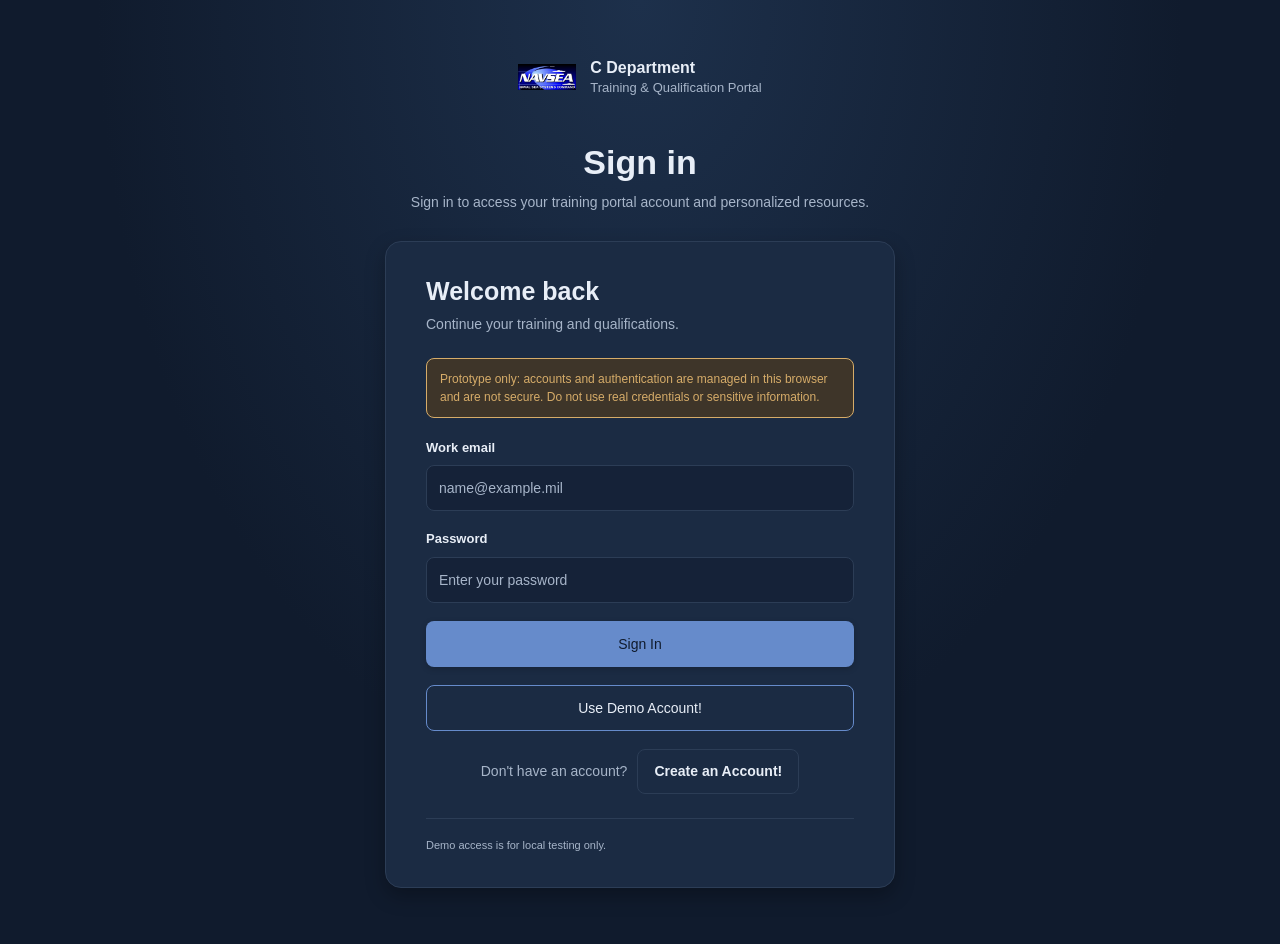
==== index.html @ 54bf8995 "1" ====
<!DOCTYPE html>
<html lang="en">
<head>
<meta charset="UTF-8"><meta name="viewport" content="width=device-width, initial-scale=1.0">
<script src="assets/shared/js/auth.js?v=2"></script>
<link rel="preconnect" href="https://fonts.googleapis.com"><link rel="preconnect" href="https://fonts.gstatic.com" crossorigin><link href="https://fonts.googleapis.com/css2?family=Inter:wght@400;500;600;700;800&display=swap" rel="stylesheet">
<title>Training Portal | Dashboard</title>
<link rel="stylesheet" href="assets/shared/css/variables.css"><link rel="stylesheet" href="assets/shared/css/global.css"><link rel="stylesheet" href="assets/shared/css/layout.css?v=20261118-6"><link rel="stylesheet" href="assets/shared/css/components.css?v=20261118-4"><link rel="stylesheet" href="assets/shared/css/responsive.css"><link rel="stylesheet" href="assets/pages/dashboard/dashboard.css?v=20261118-4">
</head>
<body data-page="dashboard">
<div class="app-shell"><aside class="sidebar" id="sidebar"></aside><div class="main-area">
<header class="topbar"><div class="topbar-left"><button class="btn btn-secondary mobile-menu-button" id="mobileMenuButton" aria-label="Open navigation">☰</button><img class="navsea-logo" src="assets/shared/images/navsea%20logo.jpg" alt="NAVSEA, Naval Sea Systems Command"><span class="portal-title">C Department Training Portal</span></div>
<div class="topbar-right"><div class="topbar-search search-box"><svg aria-hidden="true" viewBox="0 0 24 24"><circle cx="11" cy="11" r="7"></circle><path d="m20 20-4-4"></path></svg><input type="search" placeholder="Search training, resources..." data-portal-search aria-label="Search this page"></div>
<div class="topbar-actions"><div class="dashboard-account"><button class="account-button" id="accountButton" aria-expanded="false" aria-controls="accountMenu"><span class="account-avatar">U</span><span>Sign in</span></button><div class="account-menu" id="accountMenu" hidden><a href="contact.html">Contact Support</a><a href="index.html">Dashboard</a></div></div></div></div></header>
<main class="page-content dashboard-content">
  <section class="dashboard-welcome" aria-labelledby="welcomeTitle">
    <div>
      <p class="dashboard-eyebrow">YOUR LEARNING SPACE</p>
      <h1 id="welcomeTitle">Welcome!</h1>
      <p class="welcome-subtitle">Sign in to access your personalized training information.</p>
    </div>
    <div class="welcome-date"><svg aria-hidden="true" viewBox="0 0 24 24"><rect x="3" y="5" width="18" height="16" rx="2"></rect><path d="M16 3v4M8 3v4M3 11h18"></path></svg><time id="dashboardDate"></time></div>
  </section>

  <section class="dashboard-role-card" aria-label="Selected role">
    <span class="dashboard-role-icon" aria-hidden="true"><svg viewBox="0 0 24 24"><path d="M16 20V4a2 2 0 0 0-2-2h-4a2 2 0 0 0-2 2v16"></path><rect x="2" y="6" width="20" height="16" rx="2"></rect><path d="M2 12h20M10 12v2h4v-2"></path></svg></span>
    <div class="dashboard-role-copy">
      <span class="dashboard-role-label">YOUR SELECTED ROLE</span>
      <strong id="dashboardRoleName">N/A</strong>
      <span id="dashboardRoleDetail">Sign in to see your selected role.</span>
    </div>
    <a class="dashboard-role-button" href="role-overview.html">Change Role <span aria-hidden="true">→</span></a>
  </section>

  <section class="dashboard-panel dashboard-progress-panel" aria-labelledby="trainingProgressTitle">
    <div class="section-heading">
      <div><p class="dashboard-eyebrow">COURSE OVERVIEW</p><h2 id="trainingProgressTitle">Training Progress</h2><p id="trainingProgressSummary" class="dashboard-progress-summary">N/A</p></div>
      <a class="dashboard-text-link" href="required-training.html">Browse Courses <span aria-hidden="true">→</span></a>
    </div>
    <div class="dashboard-progress-overview">
      <div id="dashboardTrainingProgressTrack" class="dashboard-progress-track" role="progressbar" aria-label="Required course completion progress" aria-valuemin="0" aria-valuemax="100" aria-valuetext="N/A"><div id="dashboardTrainingProgressBar" class="dashboard-progress-bar dashboard-training-progress-bar"></div></div>
      <strong id="overallProgress" class="dashboard-progress-percent">N/A</strong>
    </div>
    <div class="dashboard-progress-stats" aria-label="Training course counts">
      <div><span>Total Courses</span><strong id="availableCourses">N/A</strong></div>
      <div><span>Completed</span><strong id="completedCourses">N/A</strong></div>
      <div><span>In Progress</span><strong id="inProgressCourses">N/A</strong></div>
      <div><span>Not Started</span><strong id="notStartedCourses">N/A</strong></div>
    </div>
  </section>

  <section class="dashboard-panel dashboard-progress-panel dashboard-tqs-panel" aria-labelledby="tqsProgressTitle">
    <div class="section-heading">
      <div><p class="dashboard-eyebrow">ROLE QUALIFICATION</p><h2 id="tqsProgressTitle">TQS Progress</h2><p id="tqsProgressSummary" class="dashboard-progress-summary">N/A</p></div>
      <div class="dashboard-tqs-actions">
        <div id="dashboardQualificationStatus" class="dashboard-qualification-status" role="status" aria-live="polite" hidden>
          <span id="dashboardQualificationIcon" class="dashboard-qualification-icon" aria-hidden="true">✓</span>
          <span class="dashboard-qualification-copy"><small>Qualification Status</small><strong id="dashboardQualificationLabel"></strong><small id="dashboardQualificationDetail"></small></span>
        </div>
        <a class="dashboard-text-link" href="tqs-support.html">View TQS Support <span aria-hidden="true">→</span></a>
      </div>
    </div>
    <div class="dashboard-progress-overview">
      <div id="dashboardTqsProgressTrack" class="dashboard-progress-track" role="progressbar" aria-label="TQS completion progress" aria-valuemin="0" aria-valuemax="100" aria-valuetext="N/A"><div id="dashboardTqsProgressBar" class="dashboard-progress-bar"></div></div>
      <strong id="dashboardTqsProgressPercent" class="dashboard-progress-percent">N/A</strong>
    </div>
    <div class="dashboard-progress-stats" aria-live="polite">
      <div><span>Total Requirements</span><strong id="dashboardTqsTotal">N/A</strong></div>
      <div><span>Completed</span><strong id="dashboardTqsCompleted">N/A</strong></div>
      <div><span>In Progress</span><strong id="dashboardTqsInProgress">N/A</strong></div>
      <div><span>Not Started</span><strong id="dashboardTqsNotStarted">N/A</strong></div>
    </div>
  </section>

  <div class="dashboard-main-grid">
    <section class="dashboard-panel continue-panel" aria-labelledby="continueTitle">
      <div class="section-heading">
        <div><p class="dashboard-eyebrow">PICK UP WHERE YOU LEFT OFF</p><h2 id="continueTitle">Continue Learning</h2></div>
        <a class="dashboard-text-link" href="required-training.html">Browse courses <span aria-hidden="true">→</span></a>
      </div>
      <div id="activeCourseList" class="active-course-list"></div>
    </section>

    <section class="dashboard-panel updates-panel" aria-labelledby="updatesTitle">
      <div class="section-heading">
        <div><p class="dashboard-eyebrow">WHAT’S NEW</p><h2 id="updatesTitle">Latest Updates</h2></div>
        <span class="updates-indicator" aria-hidden="true"></span>
      </div>
      <div id="announcementList" class="dashboard-announcements"></div>
    </section>
  </div>

  <section class="quick-access-section" aria-labelledby="quickAccessTitle">
    <div class="section-heading">
      <div><p class="dashboard-eyebrow">GET STARTED</p><h2 id="quickAccessTitle">Quick Access</h2></div>
    </div>
    <div class="dashboard-quick-links">
      <a class="dashboard-link-card" href="role-overview.html" data-searchable>
        <span class="quick-link-icon quick-link-violet"><svg aria-hidden="true" viewBox="0 0 24 24"><circle cx="12" cy="8" r="4"></circle><path d="M5 21a7 7 0 0 1 14 0"></path></svg></span>
        <span class="quick-link-copy"><strong>Role Overview</strong><span>Explore responsibilities and role requirements.</span></span><span class="quick-link-arrow" aria-hidden="true">↗</span>
      </a>
      <a class="dashboard-link-card" href="required-training.html" data-searchable>
        <span class="quick-link-icon quick-link-green"><svg aria-hidden="true" viewBox="0 0 24 24"><path d="M4 19.5A2.5 2.5 0 0 1 6.5 17H20"></path><path d="M6.5 2H20v20H6.5A2.5 2.5 0 0 1 4 19.5v-15A2.5 2.5 0 0 1 6.5 2Z"></path><path d="M9 7h6"></path></svg></span>
        <span class="quick-link-copy"><strong>Training Courses</strong><span>Browse available learning and course details.</span></span><span class="quick-link-arrow" aria-hidden="true">↗</span>
      </a>
      <a class="dashboard-link-card" href="tqs-support.html" data-searchable>
        <span class="quick-link-icon quick-link-blue"><svg aria-hidden="true" viewBox="0 0 24 24"><path d="M12 3 4.5 6v5.5c0 4.7 3.2 7.8 7.5 9.5 4.3-1.7 7.5-4.8 7.5-9.5V6L12 3Z"></path><path d="m8.5 12 2.2 2.2 4.8-4.8"></path></svg></span>
        <span class="quick-link-copy"><strong>TQS Support</strong><span>Track your qualification requirements and progress.</span></span><span class="quick-link-arrow" aria-hidden="true">↗</span>
      </a>
    </div>
  </section>

  <section class="dashboard-bottom-grid" aria-label="More training resources">
    <section class="dashboard-panel pathway-panel" aria-labelledby="pathwayTitle">
      <div class="section-heading"><div><p class="dashboard-eyebrow">YOUR NEXT STEPS</p><h2 id="pathwayTitle">Training Pathway</h2></div></div>
      <div class="dashboard-pathway">
        <div class="pathway-step"><span>1</span><div><strong>Review your role</strong><small>Understand expectations</small></div></div>
        <div class="pathway-step"><span>2</span><div><strong>Complete training</strong><small>Access required courses</small></div></div>
        <div class="pathway-step"><span>3</span><div><strong>Achieve qualification</strong><small>Meet all requirements</small></div></div>
        <div class="pathway-step"><span>4</span><div><strong>Maintain qualification</strong><small>Stay current</small></div></div>
      </div>
    </section>
    <aside class="dashboard-panel resource-panel">
      <div class="section-heading"><div><p class="dashboard-eyebrow">NEED A HAND?</p><h2>Helpful Resources</h2></div></div>
      <a class="resource-link" href="key-references.html" data-searchable><span class="resource-link-icon"><svg aria-hidden="true" viewBox="0 0 24 24"><path d="M4 19.5A2.5 2.5 0 0 1 6.5 17H20"></path><path d="M6.5 2H20v20H6.5A2.5 2.5 0 0 1 4 19.5v-15A2.5 2.5 0 0 1 6.5 2Z"></path></svg></span><span><strong>References</strong><small>Browse policies and resources</small></span><span aria-hidden="true">→</span></a>
      <a class="resource-link" href="contact.html" data-searchable><span class="resource-link-icon"><svg aria-hidden="true" viewBox="0 0 24 24"><rect x="3" y="5" width="18" height="14" rx="2"></rect><path d="m3 7 9 6 9-6"></path></svg></span><span><strong>Contact / Help</strong><small>Get portal support</small></span><span aria-hidden="true">→</span></a>
      <a class="resource-link" href="faq.html" data-searchable><span class="resource-link-icon"><svg aria-hidden="true" viewBox="0 0 24 24"><circle cx="12" cy="12" r="9"></circle><path d="M9.5 9a2.6 2.6 0 1 1 4.7 1.5c-.9 1.1-2.2 1.4-2.2 3"></path><path d="M12 17h.01"></path></svg></span><span><strong>FAQ</strong><small>Answers to common portal questions</small></span><span aria-hidden="true">→</span></a>
      <div class="resource-link resource-link-unavailable" data-searchable><span class="resource-link-icon"><svg aria-hidden="true" viewBox="0 0 24 24"><path d="M8 3h8l4 4v14H4V3h4Z"></path><path d="M14 3v5h6M8 12h8M8 16h8"></path></svg></span><span><strong>Policy Updates</strong><small>Policy updates are not available yet</small></span><span class="resource-link-status">Coming soon</span></div>
    </aside>
  </section>
  <div id="searchEmptyState" class="dashboard-empty-search" hidden>No results match your search.</div>
</main></div></div>
<script src="assets/shared/js/data.js?v=20261118-5"></script><script src="assets/shared/js/course-schema.js?v=1"></script><script src="assets/shared/js/course-catalog.js?v=1"></script><script src="assets/shared/js/build-info.js"></script><script src="assets/shared/js/navigation.js?v=20261118-2"></script><script src="assets/shared/js/account.js?v=20261118-6"></script><script src="assets/shared/js/search.js"></script><script src="assets/pages/dashboard/dashboard.js?v=20261118-4"></script>
</body></html>
---- assets/shared/css/variables.css ----
:root {
    color-scheme: dark;

    --background: #101B2D;
    --surface: #1B2B43;
    --surface-secondary: #223650;
    --input-background: #152238;
    --sidebar-background: #0B1526;

    --text-primary: #E8EEF7;
    --text-secondary: #A7B5C9;
    --text-muted: #7789A3;

    --accent-primary: #668BCB;
    --accent-primary-hover: #85A5D5;
    --accent-secondary: #78A6B0;
    --accent-secondary-bg: #263C4D;

    --border: #2C3D56;
    --border-dark: #405675;
    --success: #72B695;
    --success-indicator: #72B695;
    --success-bg: #203A36;
    --warning: #D6AC69;
    --warning-indicator: #D6AC69;
    --warning-bg: #3E3529;
    --danger: #D47D83;
    --danger-bg: #38232D;

    --button-text: #101B2D;
    --neutral-bg: #2A3A51;
    --progress-track: #2C3D56;
    --header-background: rgba(16, 27, 45, .96);
    --focus-ring: rgba(102, 139, 203, .55);

    --navy-950: var(--sidebar-background);
    --navy-900: var(--text-primary);
    --navy-800: var(--text-primary);
    --navy-700: var(--text-secondary);
    --blue-700: var(--accent-primary-hover);
    --blue-600: var(--accent-primary);
    --blue-500: #7FA0D4;
    --blue-100: #263A56;

    --sidebar-width:260px; --header-height:72px; --content-max-width:1440px;
    --space-1:4px; --space-2:8px; --space-3:12px; --space-4:16px;
    --space-5:20px; --space-6:24px; --space-8:32px; --space-10:40px;
    --radius-sm:8px; --radius-md:12px; --radius-lg:16px;
    --shadow-sm: 0 2px 8px rgba(0, 0, 0, .18);
    --shadow-md: 0 8px 20px rgba(0, 0, 0, .28);
    --font-family:"Inter","Segoe UI",Arial,sans-serif;
    --brand-font-family:var(--font-family);
}
---- assets/shared/css/global.css ----
*{box-sizing:border-box} html{scroll-behavior:smooth}
body{margin:0;min-height:100vh;font-family:var(--font-family);background:var(--background);color:var(--text-primary);font-size:14px;line-height:1.6}
button,input,select,textarea{font:inherit} button{cursor:pointer}
a{color:var(--blue-700);text-decoration:none} a:hover{text-decoration:underline;text-underline-offset:2px}
img{display:block;max-width:100%}
h1,h2,h3,h4,p{margin-top:0} h1,h2,h3,h4{color:var(--text-primary);line-height:1.2}
h1{font-size:30px;font-weight:600} h2{font-size:19px;font-weight:600} h3{font-size:16px;font-weight:600}
p{color:var(--text-secondary);margin-bottom:0}
button:focus-visible,a:focus-visible,input:focus-visible,select:focus-visible,textarea:focus-visible{outline:3px solid var(--focus-ring);outline-offset:2px}
[hidden]{display:none!important}
---- assets/shared/css/layout.css ----
.app-shell{min-height:100vh}
.sidebar{position:fixed;top:0;left:0;bottom:0;width:var(--sidebar-width);background:var(--navy-950);color:var(--text-primary);display:flex;flex-direction:column;z-index:100;transition:transform .25s ease;box-shadow:inset -1px 0 0 rgba(232,238,247,.08)}
.sidebar-overlay{display:none}
.sidebar-brand{min-height:var(--header-height);display:flex;align-items:center;gap:12px;padding:0 20px;border-bottom:1px solid rgba(232,238,247,.12)}
.brand-mark{width:40px;height:40px;border-radius:10px;background:rgba(120,166,176,.16);display:grid;place-items:center;font-weight:700;font-size:16px;position:relative;overflow:hidden;border:1px solid rgba(120,166,176,.32)}
.brand-mark svg{width:23px;height:23px;fill:none;stroke:var(--accent-secondary);stroke-width:1.7;stroke-linecap:round;stroke-linejoin:round}
.brand-name{font-size:16px;font-weight:600;color:var(--text-primary);line-height:1.15}.brand-subtitle{color:var(--text-secondary);font-size:10px;letter-spacing:1px;text-transform:uppercase;margin-top:2px}
.sidebar-nav{padding:18px 12px 12px;flex:1;overflow-y:auto}.nav-label{padding:0 12px;margin:10px 0 8px;color:var(--text-muted);font-size:10px;font-weight:600;letter-spacing:1.1px;text-transform:uppercase}
.nav-link{display:flex;align-items:center;gap:12px;padding:11px 14px;margin-bottom:4px;color:var(--text-secondary);border-radius:8px;font-size:14px;transition:background .18s ease,color .18s ease;border-left:3px solid transparent}
.nav-workflow-count{display:block;margin-top:2px;font-size:11px;opacity:.75}
.nav-link:hover{background:var(--surface-secondary);color:var(--text-primary);text-decoration:none}.nav-link.active{background:rgba(102,139,203,.2);color:var(--text-primary);border-left-color:var(--blue-500);padding-left:11px}
.nav-link-nested{margin:0 0 4px 18px;width:calc(100% - 18px);padding-left:12px;font-size:13px}.nav-link-nested .nav-icon{flex-basis:18px;width:18px}.nav-link-nested .nav-icon svg{width:16px;height:16px}
.nav-link-disabled{cursor:default;opacity:.72}.nav-link-disabled:hover{background:transparent;color:var(--text-secondary)}
.nav-icon{display:grid;flex:0 0 20px;width:20px;place-items:center;color:var(--text-muted)}.nav-icon svg{width:18px;height:18px;fill:none;stroke:currentColor;stroke-width:1.7;stroke-linecap:round;stroke-linejoin:round}.nav-link.active .nav-icon{color:var(--accent-secondary)}
.sidebar-footer{padding:18px 20px;border-top:1px solid rgba(232,238,247,.12);color:var(--text-secondary);font-size:11px;line-height:1.4}
.main-area{margin-left:var(--sidebar-width);min-height:100vh}
.topbar{height:var(--header-height);background:var(--header-background);border-bottom:1px solid var(--border);display:flex;align-items:center;justify-content:space-between;padding:0 24px 0 24px;position:sticky;top:0;z-index:50;backdrop-filter:blur(8px)}
.topbar-left,.topbar-right{display:flex;align-items:center;gap:18px}.navsea-logo{display:block;flex:0 0 auto;width:112px;height:50px;object-fit:contain;border-radius:4px}.portal-title{color:var(--navy-900);font-family:var(--brand-font-family);font-size:18px;font-weight:700;letter-spacing:-.01em;white-space:nowrap}.topbar-search{width:min(620px,34vw)}
.topbar-search>svg{position:absolute;z-index:1;left:12px;top:50%;width:18px;height:18px;transform:translateY(-50%);fill:none;stroke:var(--text-muted);stroke-width:1.8;stroke-linecap:round;stroke-linejoin:round;pointer-events:none}
.topbar-actions{display:flex;align-items:center;gap:14px}.icon-button{position:relative;width:38px;height:38px;border:1px solid var(--border);background:var(--surface);border-radius:10px;display:grid;place-items:center;color:var(--navy-800);box-shadow:none;transition:background .18s ease,border-color .18s ease}
.icon-button:hover{background:var(--surface-secondary);border-color:var(--border-dark)}
.icon-button .badge-count{position:absolute;right:-2px;top:-2px;background:var(--danger);color:var(--button-text);border-radius:50%;font-size:10px;font-weight:700;width:16px;height:16px;display:grid;place-items:center;border:2px solid var(--surface)}
.page-content{max-width:var(--content-max-width);margin:0 auto;padding:34px 36px 48px}.page-heading{margin-bottom:26px}.page-heading h1{margin-bottom:6px}.page-heading p{margin-bottom:0}
.content-grid{display:grid;grid-template-columns:repeat(12,minmax(0,1fr));gap:22px}
.col-12{grid-column:span 12}.col-8{grid-column:span 8}.col-6{grid-column:span 6}.col-4{grid-column:span 4}
.mobile-menu-button{display:inline-flex}
body.sidebar-collapsed .main-area{margin-left:0}
body.sidebar-collapsed .sidebar{transform:translateX(-100%)}
@media(max-width:1100px){
    .page-content{padding-right:24px;padding-left:24px}
}
@media(max-width:900px){
    .sidebar{top:var(--header-height);transform:translateX(-100%)}
    .sidebar.open{transform:translateX(0)}
    .sidebar:not(.open){transform:translateX(-100%)}
    .sidebar-overlay:not([hidden]){display:block;position:fixed;inset:var(--header-height) 0 0;z-index:90;background:rgba(7,20,33,.68);border:0;padding:0}
    .mobile-menu-button{display:inline-flex}
    .main-area{margin-left:0}
    .topbar{z-index:110}
}
---- assets/shared/css/components.css ----
.btn{border:1px solid transparent;padding:10px 16px;border-radius:8px;font-size:14px;font-weight:500;display:inline-flex;align-items:center;justify-content:center;gap:8px;transition:background .18s ease,border-color .18s ease,color .18s ease,box-shadow .18s ease;letter-spacing:0}
.btn-primary{background:var(--blue-600);color:var(--button-text);box-shadow:0 2px 6px rgba(0,0,0,.18)}.btn-primary:hover{background:var(--blue-700);box-shadow:0 4px 10px rgba(0,0,0,.24);text-decoration:none}
.btn-secondary{background:var(--surface);border-color:var(--border);color:var(--text-primary)}.btn-secondary:hover{background:var(--surface-secondary);border-color:var(--border-dark)}.btn-small{padding:6px 11px;font-size:12px}
.btn:disabled,.btn[aria-disabled="true"]{opacity:.55;cursor:not-allowed;box-shadow:none}
.card{background:var(--surface);border:1px solid var(--border);border-radius:var(--radius-md);padding:22px;box-shadow:var(--shadow-sm)}
.card-header{display:flex;align-items:center;justify-content:space-between;gap:12px;margin-bottom:18px}.card-header h2,.card-header h3{margin:0}.card-description{color:var(--text-secondary);font-size:13px}
.hero{min-height:260px;border-radius:var(--radius-lg);padding:30px 36px;margin-bottom:28px;display:flex;align-items:center;color:var(--text-primary);background:linear-gradient(90deg,rgba(16,27,45,.9),rgba(21,34,56,.66)),url('https://images.unsplash.com/photo-1516549655169-df83a0774514?auto=format&fit=crop&w=1600&q=80') center right/cover no-repeat;overflow:hidden;box-shadow:var(--shadow-sm)}
.hero-inner{display:flex;align-items:center;justify-content:space-between;gap:20px;width:100%}
.hero-copy{max-width:620px;padding:8px 0}
.hero h1{color:var(--text-primary);font-size:58px;font-weight:800;line-height:1.02;letter-spacing:-.04em;margin:0 0 18px}
.hero p{color:var(--text-secondary);max-width:560px;font-size:20px;line-height:1.45}
.hero-visual{flex:1;min-height:220px;display:flex;justify-content:flex-end;align-items:center}
.feature-grid{display:grid;grid-template-columns:repeat(4,minmax(0,1fr));gap:18px;margin-bottom:30px}
.feature-card{background:var(--surface);border:1px solid var(--border);border-radius:var(--radius-md);padding:22px 24px;min-height:205px;display:flex;flex-direction:column;box-shadow:var(--shadow-sm);transition:transform .2s ease,box-shadow .2s ease}
.feature-card:hover{transform:translateY(-3px);box-shadow:var(--shadow-md);text-decoration:none}
.feature-icon{width:54px;height:54px;border-radius:18px;background:var(--blue-100);color:var(--blue-600);display:grid;place-items:center;font-size:28px;margin-bottom:18px;box-shadow:inset 0 0 0 1px rgba(102,139,203,.16)}
.feature-card h3{margin-bottom:8px;font-size:25px;line-height:1.2}
.feature-card p{font-size:16px;line-height:1.5;margin-bottom:20px;color:var(--text-secondary)}
.feature-action{margin-top:auto;padding-top:12px;border-top:1px solid var(--border);font-size:14px;font-weight:700;color:var(--navy-800)}
.form-control{width:100%;padding:10px 12px;border:1px solid var(--border);border-radius:var(--radius-sm);background:var(--input-background);color:var(--text-primary)}
.form-control::placeholder{color:var(--text-secondary)}.search-box{position:relative}.search-box input{width:100%;padding:12px 14px 12px 38px;border:1px solid var(--border);border-radius:8px;background:var(--input-background);font-size:14px;color:var(--text-primary)}
.search-box:before{content:"⌕";position:absolute;left:12px;top:50%;transform:translateY(-50%);font-size:18px;color:var(--text-muted)}
.topbar-search.search-box{width:min(620px,34vw)}
.topbar-search.search-box:before{content:none}
.topbar-search.search-box input{height:42px;padding:10px 14px 10px 42px;border:1px solid var(--border);border-radius:8px;background:var(--surface-secondary);font-size:14px;color:var(--text-primary)}
.topbar-search.search-box input:focus{border-color:var(--blue-500);background:var(--surface);outline:3px solid var(--focus-ring)}
.topbar-search.search-box input::placeholder{color:var(--text-muted)}
.list-item{display:flex;justify-content:space-between;align-items:center;gap:15px;padding:14px 0;border-bottom:1px solid var(--border)}
.list-item:last-child{border-bottom:0}.list-item h4{margin:0 0 3px;font-size:16px}.list-item p{font-size:13px;margin:0}
.badge{display:inline-block;border-radius:20px;padding:5px 10px;font-size:11px;font-weight:600;background:var(--blue-100);color:var(--navy-800);white-space:nowrap}
.badge-success{background:var(--success-bg);color:var(--success)}.badge-warning{background:var(--warning-bg);color:var(--warning)}
.pathway{display:grid;grid-template-columns:repeat(4,1fr);gap:12px}.pathway-step{background:rgba(232,238,247,.06);border:1px solid rgba(232,238,247,.12);border-radius:var(--radius-sm);padding:17px;text-align:center;color:var(--text-primary);min-height:102px}
.pathway-number{width:30px;height:30px;display:grid;place-items:center;border-radius:50%;margin:0 auto 10px;background:rgba(232,238,247,.12);color:var(--text-primary);font-weight:700;border:1px solid rgba(232,238,247,.16)}
.pathway-step h4{font-size:18px;margin-bottom:5px;color:var(--text-primary)}.pathway-step p{font-size:13px;margin:0;color:var(--text-secondary)}
.data-table{width:100%;border-collapse:collapse;font-size:14px}.data-table th,.data-table td{text-align:left;padding:14px;border-bottom:1px solid var(--border)}
.data-table th{background:var(--surface-secondary);color:var(--text-secondary);font-size:11px;text-transform:uppercase;letter-spacing:.5px}
.data-table tbody tr:nth-child(even){background:var(--surface-secondary)}
.empty-state{padding:35px 15px;text-align:center;color:var(--text-muted)}
.account-button{border:0;background:transparent;display:flex;align-items:center;gap:9px;padding:0;color:var(--text-primary);font-size:13px;font-weight:600;white-space:nowrap}
.account-avatar{width:36px;height:36px;background:var(--blue-100);color:var(--blue-700);border-radius:50%;display:grid;place-items:center;font-size:12px;font-weight:600}
.dashboard-account{position:relative}
.account-menu{position:absolute;right:0;top:calc(100% + 8px);width:190px;padding:8px;background:var(--surface);border:1px solid var(--border);border-radius:var(--radius-md);box-shadow:var(--shadow-md);z-index:150}
.account-menu a,.account-menu-action{display:block;width:100%;padding:9px;border:0;border-radius:5px;background:transparent;text-align:left;color:var(--text-primary);font:inherit;font-size:12px;cursor:pointer}.account-menu a:hover,.account-menu-action:hover{background:var(--surface-secondary);text-decoration:none}
.faq-item{border-bottom:1px solid var(--border)}.faq-question{width:100%;padding:15px 0;text-align:left;background:transparent;border:0;font-weight:600;color:var(--text-primary)}
.faq-answer{padding:0 0 15px;color:var(--text-secondary);font-size:13px}
.course-card{grid-column:span 4}
.account-progress-grid{display:grid;grid-template-columns:minmax(0,.8fr) minmax(0,1.2fr);gap:20px;margin-bottom:24px}
.account-role-card h2{margin:6px 0 8px;font-size:24px;font-weight:600}.account-role-card p{min-height:42px;color:var(--text-secondary);font-size:14px}
.progress-eyebrow{display:block;color:var(--text-muted);font-size:11px;font-weight:700;text-transform:uppercase;letter-spacing:.8px}
.progress-card-header{display:flex;align-items:flex-start;justify-content:space-between;gap:16px}
.progress-card-header h2{margin:5px 0 16px}.progress-card-header>strong{font-size:32px;color:var(--navy-800)}
.progress-track{height:10px;border-radius:20px;background:var(--progress-track);overflow:hidden}
.progress-bar{height:100%;width:0;border-radius:20px;background:var(--blue-600);transition:width .25s ease}
.progress-stats{display:grid;grid-template-columns:1fr 1fr;margin-top:16px}
.progress-stats div{display:flex;flex-direction:column}.progress-stats div+div{border-left:1px solid var(--border);padding-left:20px}
.progress-stats strong{font-size:22px}.progress-stats span{font-size:12px;color:var(--text-secondary)}
.progress-content-grid{display:grid;grid-template-columns:1fr 1fr;gap:20px}
.progress-course-list{display:flex;flex-direction:column}
.progress-course{display:grid;grid-template-columns:36px 1fr auto;align-items:center;gap:12px;padding:13px 0;border-bottom:1px solid var(--border)}
.progress-course:last-child{border-bottom:0}.progress-course h3{margin:0 0 3px;font-size:15px;font-weight:600}.progress-course p{margin:0;font-size:13px;color:var(--text-secondary)}
.progress-course-icon{width:32px;height:32px;border-radius:50%;display:grid;place-items:center;background:var(--success-bg);color:var(--success);font-weight:700}
.progress-course-icon-pending{background:var(--surface-secondary);color:var(--text-muted)}
.progress-empty{margin:10px 0;color:var(--text-muted)}
.info-row{display:grid;grid-template-columns:1.8fr .95fr;gap:22px;margin-bottom:28px}
.announcement-card,.quick-access-card{padding:0}
.announcement-card .card-header,.quick-access-card .card-header{padding:22px 22px 0}
.announcement-list,.quick-access-list{padding:0 22px 10px}
.quick-access-item{display:flex;align-items:center;justify-content:space-between;gap:16px;padding:14px 0;border-bottom:1px solid var(--border)}
.quick-access-item:last-child{border-bottom:none}
.quick-access-label{display:flex;align-items:center;gap:10px}
.quick-access-icon{width:32px;height:32px;border-radius:10px;background:var(--blue-100);color:var(--blue-600);display:grid;place-items:center;font-size:16px}
.quick-access-meta{display:flex;flex-direction:column;gap:2px}
.quick-access-meta strong{font-size:14px;color:var(--text-primary)}
.quick-access-meta span{font-size:12px;color:var(--text-secondary)}
.quick-access-link{font-size:12px;color:var(--navy-800);font-weight:700}
.training-pathway{background:var(--navy-950);border-radius:var(--radius-md);padding:0;overflow:hidden;box-shadow:var(--shadow-sm)}
.training-pathway-header{padding:22px 26px 14px;display:flex;align-items:center;justify-content:space-between;gap:10px;color:var(--text-primary)}
.training-pathway-header h2{color:var(--text-primary);font-size:24px;margin:0}
.training-pathway-header span{font-size:13px;color:var(--text-secondary)}
.training-pathway-inner{padding:0 20px 20px;display:grid;grid-template-columns:260px 1fr;gap:20px;align-items:center}
.pathway-image{height:134px;border-radius:16px;position:relative;background:linear-gradient(135deg,rgba(255,255,255,.15),rgba(0,0,0,.2)),url('https://images.unsplash.com/photo-1507679799987-c73779587ccf?auto=format&fit=crop&w=900&q=80') center/cover no-repeat;overflow:hidden}
.pathway-image:before{content:'"';font-size:80px;position:absolute;left:32px;top:20px;color:rgba(255,255,255,.18)}
.filter-card{margin-bottom:28px;padding:24px}
.filter-header{display:flex;align-items:flex-start;justify-content:space-between;gap:16px;margin-bottom:18px}
.filter-header h2{margin:0 0 4px}
.filter-header p{font-size:14px;color:var(--text-secondary)}
.filter-actions{display:flex;align-items:center;gap:10px}
.filter-grid{display:grid;grid-template-columns:repeat(3,minmax(0,1fr));gap:18px}
.field-group{display:flex;flex-direction:column;gap:8px}
.field-group label{font-size:13px;font-weight:700;color:var(--text-primary)}
.field-group select.form-control{width:100%}
.error-message{margin:16px 0 0;padding:12px 14px;border-radius:10px;background:var(--danger-bg);border:1px solid var(--danger);color:var(--danger);font-size:13px;font-weight:600}
.role-result{margin-bottom:28px}
.role-save-notice{margin:14px 0 0;color:var(--success);font-size:13px;font-weight:700}
.role-result-header{display:flex;align-items:flex-start;justify-content:space-between;gap:12px;margin-bottom:18px}
.role-result-header h2{margin:0;font-size:26px}
.role-summary{font-size:15px;line-height:1.6;color:var(--text-secondary);margin-bottom:20px}
.role-detail-grid{display:grid;grid-template-columns:repeat(2,minmax(0,1fr));gap:22px}
.role-detail-grid h3{margin:0 0 10px;font-size:18px}
.role-detail-grid ul{margin:0;padding-left:18px;color:var(--text-secondary)}
.role-detail-grid li{margin-bottom:8px;line-height:1.5}
.badge-secondary{background:var(--blue-100);color:var(--blue-700)}
@media(max-width:1100px){.course-card{grid-column:span 6}.feature-card h3{font-size:22px}.hero h1{font-size:48px}.info-row{grid-template-columns:1fr}.filter-grid{grid-template-columns:1fr}.role-detail-grid{grid-template-columns:1fr}}
@media(max-width:760px){.course-card{grid-column:span 1}.feature-grid{grid-template-columns:1fr}.hero{padding:26px 22px}.hero-inner{flex-direction:column;align-items:flex-start}.hero h1{font-size:38px}.hero p{font-size:16px}.topbar{padding:0 15px}.topbar-search{display:none}.sidebar{transform:translateX(-100%)}.sidebar.open{transform:translateX(0)}.main-area{margin-left:0}.mobile-menu-button{display:inline-flex}.breadcrumb{display:none}.training-pathway-inner{grid-template-columns:1fr}.pathway{grid-template-columns:repeat(2,1fr)}.list-item{align-items:flex-start}.quick-access-item{padding:12px 0}.filter-header{flex-direction:column;align-items:flex-start}.filter-actions{width:100%}.filter-actions .btn{flex:1}.account-progress-grid,.progress-content-grid{grid-template-columns:1fr}}
---- assets/shared/css/responsive.css ----
@media(max-width:1100px){.feature-grid{grid-template-columns:repeat(2,minmax(0,1fr))}.col-4{grid-column:span 6}.col-8{grid-column:span 12}}
@media(max-width:1100px){.topbar-search{width:220px}}
@media(max-width:900px){.topbar-search{display:none}}
@media(max-width:760px){
.topbar{padding:0 10px}.topbar-left{gap:8px;min-width:0}.topbar-right{gap:8px}.topbar-search{display:none}.account-button>span:last-child{display:none}
.page-content{padding:34px 24px 48px}.feature-grid{grid-template-columns:1fr}.content-grid{grid-template-columns:1fr}
.col-12,.col-8,.col-6,.col-4{grid-column:span 1}.hero{padding:25px}.hero h1{font-size:25px}
.pathway{grid-template-columns:repeat(2,1fr)}.navsea-logo{width:96px;height:44px}.portal-title{min-width:0;font-size:16px;white-space:normal;line-height:1.15}.data-table{min-width:600px}.table-wrapper{overflow-x:auto}
}
@media(max-width:600px){.page-content{padding:24px 15px 34px}}
---- assets/pages/dashboard/dashboard.css ----
body[data-page="dashboard"] .main-area{background:var(--background)}
body[data-page="dashboard"] .dashboard-content{font-family:"Inter","Segoe UI",Arial,sans-serif}
body[data-page="dashboard"] .topbar{background:var(--header-background);border-color:var(--border)}
body[data-page="dashboard"] .portal-title{font-family:"Inter","Segoe UI",Arial,sans-serif;font-size:18px;font-weight:700;letter-spacing:-.01em;color:var(--text-primary)}
body[data-page="dashboard"] .topbar-actions{gap:18px}
body[data-page="dashboard"] .icon-button{width:40px;height:40px;border-color:var(--border);box-shadow:none}
body[data-page="dashboard"] .icon-button>svg{width:19px;height:19px;fill:none;stroke:currentColor;stroke-width:1.8;stroke-linecap:round;stroke-linejoin:round}

.dashboard-welcome{display:flex;align-items:flex-end;justify-content:space-between;gap:24px;margin:0 0 26px}
.dashboard-eyebrow{margin:0 0 7px;color:var(--text-secondary);font-size:11px;font-weight:600;letter-spacing:.1em;line-height:1.3}
.dashboard-welcome h1{margin:0 0 8px;color:var(--text-primary);font-size:32px;font-weight:600;letter-spacing:-.035em;line-height:1.2}
.welcome-subtitle{margin:0;color:var(--text-secondary);font-size:15px}
.welcome-date{display:flex;align-items:center;gap:9px;padding:10px 13px;border:1px solid var(--border);border-radius:8px;background:var(--surface);color:var(--text-secondary);font-size:13px;font-weight:500;white-space:nowrap;box-shadow:var(--shadow-sm)}
.welcome-date svg{width:16px;height:16px;fill:none;stroke:var(--blue-700);stroke-width:1.8;stroke-linecap:round;stroke-linejoin:round}
.dashboard-role-card{display:flex;align-items:center;gap:14px;margin:0 0 18px;padding:15px 18px;border:1px solid var(--border);border-radius:12px;background:var(--surface);box-shadow:var(--shadow-sm)}
.dashboard-role-icon{display:grid;flex:0 0 42px;width:42px;height:42px;place-items:center;border-radius:12px;background:var(--blue-100);color:var(--blue-600)}
.dashboard-role-icon svg{width:21px;height:21px;fill:none;stroke:currentColor;stroke-width:1.7;stroke-linecap:round;stroke-linejoin:round}
.dashboard-role-copy{display:flex;min-width:0;flex:1;flex-direction:column;gap:2px}
.dashboard-role-label{color:var(--text-secondary);font-size:10px;font-weight:600;letter-spacing:.09em}
.dashboard-role-copy strong{overflow:hidden;color:var(--text-primary);font-size:16px;font-weight:600;text-overflow:ellipsis;white-space:nowrap}
.dashboard-role-copy>span:last-child{color:var(--text-secondary);font-size:13px}
.dashboard-role-button{display:inline-flex;align-items:center;gap:8px;min-height:40px;padding:0 14px;border:1px solid var(--border);border-radius:8px;background:var(--surface);color:var(--blue-700);font-size:14px;font-weight:500;white-space:nowrap;transition:background .18s ease,border-color .18s ease}
.dashboard-role-button:hover{border-color:var(--border-dark);background:var(--surface-secondary);text-decoration:none}
.dashboard-progress-panel{margin-bottom:20px}
.dashboard-tqs-panel{margin-bottom:24px}
.dashboard-tqs-actions{display:flex;align-items:center;gap:12px}
.dashboard-qualification-status{display:flex;align-items:center;gap:9px;padding:8px 11px;border:1px solid var(--border);border-radius:9px;background:var(--surface-secondary)}
.dashboard-qualification-status[hidden]{display:none}
.dashboard-qualification-icon{display:grid;flex:0 0 29px;width:29px;height:29px;place-items:center;border-radius:50%;font-size:16px;font-weight:700}
.dashboard-qualification-copy{display:flex;flex-direction:column;gap:2px}
.dashboard-qualification-copy small{color:var(--text-secondary);font-size:10px;line-height:1.2}
.dashboard-qualification-copy strong{color:var(--text-primary);font-size:13px;line-height:1.2}
.dashboard-qualification-status.is-qualified{border-color:var(--success);background:var(--success-bg)}
.dashboard-qualification-status.is-qualified .dashboard-qualification-icon{background:var(--success-indicator);color:var(--button-text)}
.dashboard-qualification-status.is-qualified .dashboard-qualification-copy strong{color:var(--success)}
.dashboard-qualification-status.is-not-qualified{border-color:var(--danger);background:var(--danger-bg)}
.dashboard-qualification-status.is-not-qualified .dashboard-qualification-icon{background:var(--danger);color:var(--button-text)}
.dashboard-qualification-status.is-not-qualified .dashboard-qualification-copy strong{color:var(--danger)}
.dashboard-progress-summary{margin:5px 0 0;color:var(--text-secondary);font-size:13px}
.dashboard-progress-overview{display:grid;grid-template-columns:minmax(0,1fr) auto;align-items:center;gap:16px;margin:17px 0}
.dashboard-progress-track{height:9px;overflow:hidden;border-radius:8px;background:var(--progress-track)}
.dashboard-progress-bar{width:0;height:100%;border-radius:inherit;background:var(--success-indicator);transition:width .28s ease}
.dashboard-training-progress-bar{background:var(--blue-600)}
.dashboard-progress-percent{min-width:52px;color:var(--navy-800);font-size:24px;text-align:right}
.dashboard-progress-stats{display:grid;grid-template-columns:repeat(4,minmax(0,1fr));gap:10px}
.dashboard-progress-stats>div{display:flex;align-items:center;justify-content:space-between;gap:8px;min-height:42px;padding:9px 11px;border:1px solid var(--border);border-radius:8px;background:var(--surface-secondary)}
.dashboard-progress-stats span{color:var(--text-secondary);font-size:12px}
.dashboard-progress-stats strong{color:var(--text-primary);font-size:15px}
.quick-link-icon svg,.resource-link-icon svg{width:19px;height:19px;fill:none;stroke:currentColor;stroke-width:1.8;stroke-linecap:round;stroke-linejoin:round}

.dashboard-main-grid{display:grid;grid-template-columns:minmax(0,1.55fr) minmax(310px,.9fr);gap:18px;margin-bottom:27px}
.dashboard-panel{min-width:0;padding:21px 22px;border:1px solid var(--border);border-radius:12px;background:var(--surface);box-shadow:var(--shadow-sm)}
.section-heading{display:flex;align-items:center;justify-content:space-between;gap:16px;margin-bottom:15px}
.section-heading .dashboard-eyebrow{margin-bottom:5px}
.section-heading h2{margin:0;color:var(--text-primary);font-size:19px;font-weight:600;letter-spacing:-.02em}
.dashboard-text-link{color:var(--blue-700);font-size:13px;font-weight:600;white-space:nowrap}
.dashboard-text-link:hover{color:var(--blue-600)}
.active-course-list{display:grid;gap:12px}
.active-course-card{display:grid;grid-template-columns:50px minmax(0,1fr) auto;align-items:center;gap:14px;padding:15px;border:1px solid var(--border);border-radius:12px;background:var(--surface-secondary)}
.active-course-icon{display:grid;width:46px;height:46px;place-items:center;border-radius:12px;background:var(--blue-100);color:var(--blue-600)}
.active-course-icon svg{width:22px;height:22px;fill:none;stroke:currentColor;stroke-width:1.7;stroke-linecap:round;stroke-linejoin:round}
.active-course-copy{min-width:0}
.active-course-copy h3{margin:0 0 3px;color:var(--text-primary);font-size:15px;font-weight:600}
.active-course-copy p{margin:0 0 11px;color:var(--text-secondary);font-size:13px;line-height:1.5}
.course-progress-meta{display:flex;align-items:center;justify-content:space-between;gap:10px;margin-bottom:5px;color:var(--text-secondary);font-size:12px}
.course-progress-meta strong{color:var(--blue-700)}
.course-progress-track{height:6px;overflow:hidden;border-radius:6px;background:var(--blue-100)}
.course-progress-bar{height:100%;border-radius:6px;background:var(--blue-600)}
.continue-course-button{display:inline-flex;align-items:center;justify-content:center;min-height:40px;padding:0 14px;border-radius:8px;background:var(--blue-600);color:var(--button-text);font-size:14px;font-weight:500;white-space:nowrap;transition:background .18s ease,transform .18s ease}
.continue-course-button:hover{transform:translateY(-1px);background:var(--blue-700);text-decoration:none}
.dashboard-empty-state{display:flex;align-items:center;gap:14px;min-height:145px;padding:18px;border:1px dashed var(--border);border-radius:12px;background:var(--surface-secondary)}
.empty-state-icon{display:grid;flex:0 0 42px;width:42px;height:42px;place-items:center;border-radius:12px;background:var(--blue-100);color:var(--blue-700)}
.empty-state-icon svg{width:20px;height:20px;fill:none;stroke:currentColor;stroke-width:1.7;stroke-linecap:round;stroke-linejoin:round}
.dashboard-empty-state strong{display:block;margin-bottom:4px;color:var(--text-primary);font-size:14px;font-weight:600}
.dashboard-empty-state p{margin:0 0 9px;color:var(--text-secondary);font-size:13px;line-height:1.5}
.updates-indicator{width:8px;height:8px;border-radius:50%;background:var(--blue-600);box-shadow:0 0 0 4px var(--blue-100)}
.dashboard-announcements{display:flex;flex-direction:column}
.dashboard-announcement{display:grid;grid-template-columns:34px minmax(0,1fr);gap:11px;padding:12px 0;border-bottom:1px solid var(--border)}
.dashboard-announcement:last-child{padding-bottom:0;border-bottom:0}
.announcement-icon{display:grid;width:32px;height:32px;place-items:center;border-radius:10px;background:var(--blue-100);color:var(--blue-700)}
.announcement-icon svg{width:16px;height:16px;fill:none;stroke:currentColor;stroke-width:1.8;stroke-linecap:round;stroke-linejoin:round}
.announcement-copy h3{margin:0 0 3px;color:var(--text-primary);font-size:14px;font-weight:600;line-height:1.4}
.announcement-copy p{margin:0;color:var(--text-secondary);font-size:12px;line-height:1.5}
.announcement-copy time{display:block;margin-top:5px;color:var(--text-muted);font-size:11px}
.announcement-type{display:inline-block;margin-top:6px;padding:3px 7px;border-radius:20px;background:var(--blue-100);color:var(--blue-700);font-size:10px;font-weight:600}
.quick-access-section{margin-bottom:25px}
.quick-access-section>.section-heading{margin-bottom:13px}
.dashboard-quick-links{display:grid;grid-template-columns:repeat(3,minmax(0,1fr));gap:14px}
.dashboard-link-card{display:flex;align-items:center;gap:13px;min-width:0;padding:17px;border:1px solid var(--border);border-radius:12px;background:var(--surface);box-shadow:var(--shadow-sm);transition:transform .18s ease,border-color .18s ease,box-shadow .18s ease}
.dashboard-link-card:hover{transform:translateY(-2px);border-color:var(--border-dark);box-shadow:0 9px 20px rgba(0,0,0,.25);text-decoration:none}
.quick-link-icon{display:grid;flex:0 0 40px;width:40px;height:40px;place-items:center;border-radius:12px}
.quick-link-blue{background:var(--blue-100);color:var(--blue-600)}.quick-link-violet{background:var(--accent-secondary-bg);color:var(--accent-secondary)}.quick-link-green{background:var(--success-bg);color:var(--success)}
.quick-link-copy{display:flex;flex:1;min-width:0;flex-direction:column;gap:3px}
.quick-link-copy strong{color:var(--text-primary);font-size:15px;font-weight:600}
.quick-link-copy>span{color:var(--text-secondary);font-size:13px;line-height:1.45}
.quick-link-arrow{color:var(--text-muted);font-size:17px}
.dashboard-bottom-grid{display:grid;grid-template-columns:minmax(0,1.35fr) minmax(270px,.8fr);align-items:start;gap:18px}
.dashboard-pathway{display:grid;grid-template-columns:repeat(4,minmax(0,1fr));gap:9px}
.pathway-step{display:flex;align-items:flex-start;gap:9px;min-width:0;min-height:0;padding:11px 9px;border:1px solid var(--border);border-radius:8px;background:var(--surface-secondary);color:var(--text-primary);text-align:left}
.pathway-step>span{display:grid;flex:0 0 23px;width:23px;height:23px;place-items:center;border-radius:50%;background:var(--blue-100);color:var(--blue-700);font-size:11px;font-weight:600}
.pathway-step strong,.pathway-step small{display:block}
.pathway-step strong{color:var(--text-primary);font-size:12px;font-weight:600;line-height:1.4}
.pathway-step small{margin-top:3px;color:var(--text-secondary);font-size:11px;line-height:1.4}
.resource-panel{padding-bottom:14px}
.resource-panel .section-heading{margin-bottom:8px}
.resource-link{display:flex;align-items:center;gap:11px;padding:11px 0;border-bottom:1px solid var(--border);color:var(--text-secondary)}
.resource-link:last-child{border-bottom:0}
.resource-link:hover{text-decoration:none}
.resource-link:hover>span:nth-child(2) strong{color:var(--blue-600)}
.resource-link-icon{display:grid;width:34px;height:34px;place-items:center;border-radius:8px;background:var(--blue-100);color:var(--blue-700)}
.resource-link>span:nth-child(2){flex:1}
.resource-link strong,.resource-link small{display:block}
.resource-link strong{color:var(--text-primary);font-size:14px;font-weight:600}
.resource-link small{margin-top:2px;color:var(--text-secondary);font-size:12px}
.resource-link-status{padding:4px 7px;border:1px solid var(--border);border-radius:20px;background:var(--surface-secondary);color:var(--text-muted);font-size:10px;font-weight:600;white-space:nowrap}
.dashboard-empty-search{margin:12px 0;padding:14px;border:1px solid var(--border);border-radius:12px;background:var(--surface);color:var(--text-secondary);font-size:13px;text-align:center}
.dashboard-unavailable{margin:8px 0;color:var(--text-secondary);font-size:13px}

@media(max-width:1100px){
  .dashboard-progress-stats{grid-template-columns:repeat(2,minmax(0,1fr))}
  .dashboard-main-grid{grid-template-columns:minmax(0,1.2fr) minmax(280px,.8fr)}
  .dashboard-pathway{grid-template-columns:repeat(2,minmax(0,1fr))}
}
@media(max-width:900px){
  .dashboard-main-grid,.dashboard-bottom-grid{grid-template-columns:1fr}
  .dashboard-quick-links{grid-template-columns:1fr}
  body[data-page="dashboard"] .topbar-search{display:none}
}
@media(max-width:600px){
  body[data-page="dashboard"] .portal-title{font-size:16px}
  .dashboard-welcome{align-items:flex-start;flex-direction:column;gap:14px;margin-bottom:20px}
  .dashboard-welcome h1{font-size:27px}
  .dashboard-role-card{gap:10px;padding:12px}
  .dashboard-role-icon{flex-basis:36px;width:36px;height:36px}
  .dashboard-role-button{gap:5px;padding:0 9px;font-size:12px}
  .dashboard-progress-panel{padding:17px}
  .dashboard-tqs-actions{align-items:flex-start;flex-direction:column}
  .dashboard-progress-stats{gap:7px}
  .dashboard-progress-stats>div{padding:8px}
  .dashboard-progress-stats span{font-size:11px}
  .stat-icon{width:34px;height:34px;margin-bottom:11px}
  .stat-value{font-size:25px}
  .dashboard-panel{padding:17px}
  .dashboard-main-grid{gap:13px;margin-bottom:21px}
  .active-course-card{grid-template-columns:38px minmax(0,1fr);gap:10px}
  .active-course-icon{width:38px;height:38px}
  .active-course-card .continue-course-button{grid-column:2;justify-self:start}
  .dashboard-pathway{gap:7px}
  .pathway-step{padding:9px 7px;gap:7px}
}
@media(prefers-reduced-motion:reduce){
  .dashboard-link-card,.continue-course-button{transition:none}
  .dashboard-link-card:hover,.continue-course-button:hover{transform:none}
}
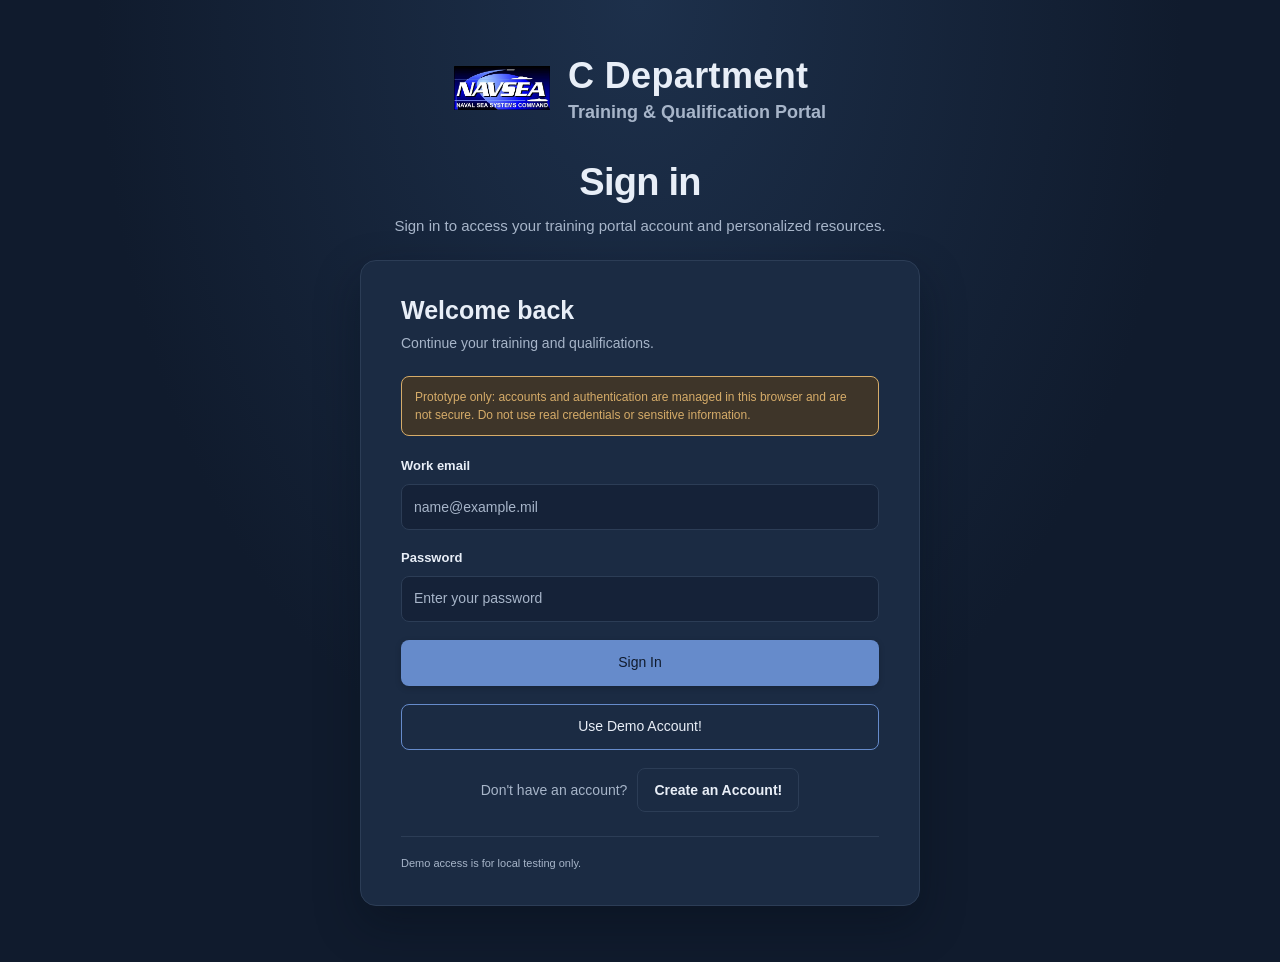
==== commit ded9ec00: "1" ====
--- a/index.html
+++ b/index.html
@@ -5,7 +5,7 @@
 <script src="assets/shared/js/auth.js?v=2"></script>
 <link rel="preconnect" href="https://fonts.googleapis.com"><link rel="preconnect" href="https://fonts.gstatic.com" crossorigin><link href="https://fonts.googleapis.com/css2?family=Inter:wght@400;500;600;700;800&display=swap" rel="stylesheet">
 <title>Training Portal | Dashboard</title>
-<link rel="stylesheet" href="assets/shared/css/variables.css"><link rel="stylesheet" href="assets/shared/css/global.css"><link rel="stylesheet" href="assets/shared/css/layout.css?v=20261118-6"><link rel="stylesheet" href="assets/shared/css/components.css?v=20261118-4"><link rel="stylesheet" href="assets/shared/css/responsive.css"><link rel="stylesheet" href="assets/pages/dashboard/dashboard.css?v=20261118-4">
+<link rel="stylesheet" href="assets/shared/css/variables.css"><link rel="stylesheet" href="assets/shared/css/global.css"><link rel="stylesheet" href="assets/shared/css/layout.css?v=20261118-7"><link rel="stylesheet" href="assets/shared/css/components.css?v=20261118-4"><link rel="stylesheet" href="assets/shared/css/responsive.css"><link rel="stylesheet" href="assets/pages/dashboard/dashboard.css?v=20261118-5">
 </head>
 <body data-page="dashboard">
 <div class="app-shell"><aside class="sidebar" id="sidebar"></aside><div class="main-area">
--- a/assets/shared/css/layout.css
+++ b/assets/shared/css/layout.css
@@ -15,7 +15,7 @@
 .sidebar-footer{padding:18px 20px;border-top:1px solid rgba(232,238,247,.12);color:var(--text-secondary);font-size:11px;line-height:1.4}
 .main-area{margin-left:var(--sidebar-width);min-height:100vh}
 .topbar{height:var(--header-height);background:var(--header-background);border-bottom:1px solid var(--border);display:flex;align-items:center;justify-content:space-between;padding:0 24px 0 24px;position:sticky;top:0;z-index:50;backdrop-filter:blur(8px)}
-.topbar-left,.topbar-right{display:flex;align-items:center;gap:18px}.navsea-logo{display:block;flex:0 0 auto;width:112px;height:50px;object-fit:contain;border-radius:4px}.portal-title{color:var(--navy-900);font-family:var(--brand-font-family);font-size:18px;font-weight:700;letter-spacing:-.01em;white-space:nowrap}.topbar-search{width:min(620px,34vw)}
+.topbar-left{flex:1 1 auto;min-width:0}.topbar-left,.topbar-right{display:flex;align-items:center;gap:18px}.navsea-logo{display:block;flex:0 0 auto;width:112px;height:50px;object-fit:contain;border-radius:4px}.portal-title{flex:1 1 auto;min-width:0;color:var(--navy-900);font-family:var(--brand-font-family);font-size:clamp(24px,1.7vw,30px);font-weight:700;letter-spacing:-.02em;white-space:nowrap}.topbar-right{flex:0 0 auto}.topbar-search{width:min(620px,34vw)}
 .topbar-search>svg{position:absolute;z-index:1;left:12px;top:50%;width:18px;height:18px;transform:translateY(-50%);fill:none;stroke:var(--text-muted);stroke-width:1.8;stroke-linecap:round;stroke-linejoin:round;pointer-events:none}
 .topbar-actions{display:flex;align-items:center;gap:14px}.icon-button{position:relative;width:38px;height:38px;border:1px solid var(--border);background:var(--surface);border-radius:10px;display:grid;place-items:center;color:var(--navy-800);box-shadow:none;transition:background .18s ease,border-color .18s ease}
 .icon-button:hover{background:var(--surface-secondary);border-color:var(--border-dark)}
--- a/assets/pages/dashboard/dashboard.css
+++ b/assets/pages/dashboard/dashboard.css
@@ -1,7 +1,7 @@
 body[data-page="dashboard"] .main-area{background:var(--background)}
 body[data-page="dashboard"] .dashboard-content{font-family:"Inter","Segoe UI",Arial,sans-serif}
 body[data-page="dashboard"] .topbar{background:var(--header-background);border-color:var(--border)}
-body[data-page="dashboard"] .portal-title{font-family:"Inter","Segoe UI",Arial,sans-serif;font-size:18px;font-weight:700;letter-spacing:-.01em;color:var(--text-primary)}
+body[data-page="dashboard"] .portal-title{font-family:"Inter","Segoe UI",Arial,sans-serif;font-size:clamp(24px,1.7vw,30px);font-weight:700;letter-spacing:-.02em;color:var(--text-primary)}
 body[data-page="dashboard"] .topbar-actions{gap:18px}
 body[data-page="dashboard"] .icon-button{width:40px;height:40px;border-color:var(--border);box-shadow:none}
 body[data-page="dashboard"] .icon-button>svg{width:19px;height:19px;fill:none;stroke:currentColor;stroke-width:1.8;stroke-linecap:round;stroke-linejoin:round}
